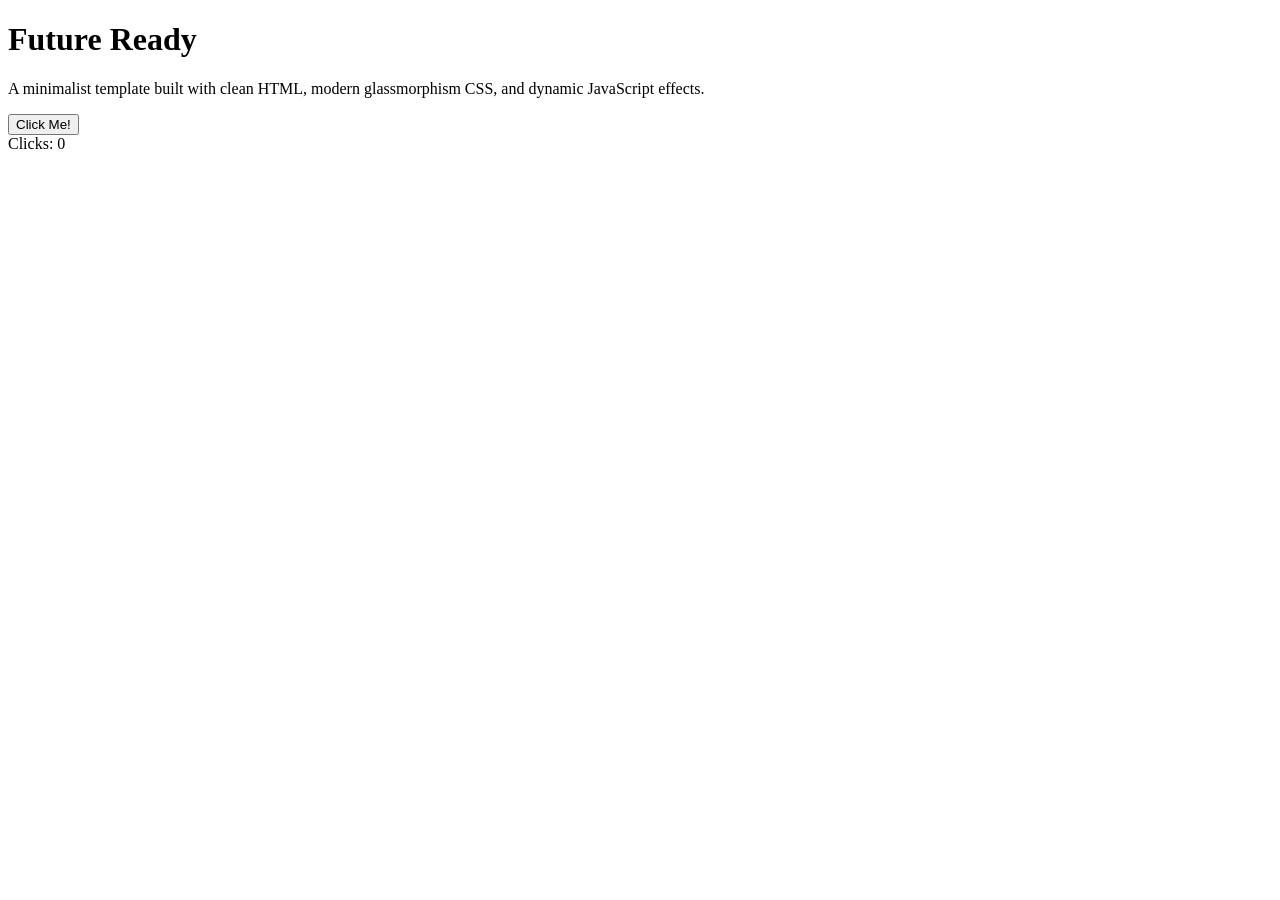
==== index.html @ 86f251d7 "Add initial HTML structure for interactive website" ====
<!DOCTYPE html>
<html lang="en">
<head>
  <meta charset="UTF-8">
  <meta name="viewport" content="width=device-width, initial-scale=1.0">
  <title>Cool Interactive Website</title>
  <!-- Link to external CSS -->
  <link rel="stylesheet" href="style.css">
</head>
<body>

  <div class="glow"></div>

  <main class="container">
    <h1>Future Ready</h1>
    <p>A minimalist template built with clean HTML, modern glassmorphism CSS, and dynamic JavaScript effects.</p>
    
    <button class="btn" id="interactiveBtn">
      <span>Click Me!</span>
    </button>

    <div class="counter" id="counterText">Clicks: 0</div>
  </main>

  <!-- Link to external JS -->
  <script src="script.js"></script>
</body>
</html>
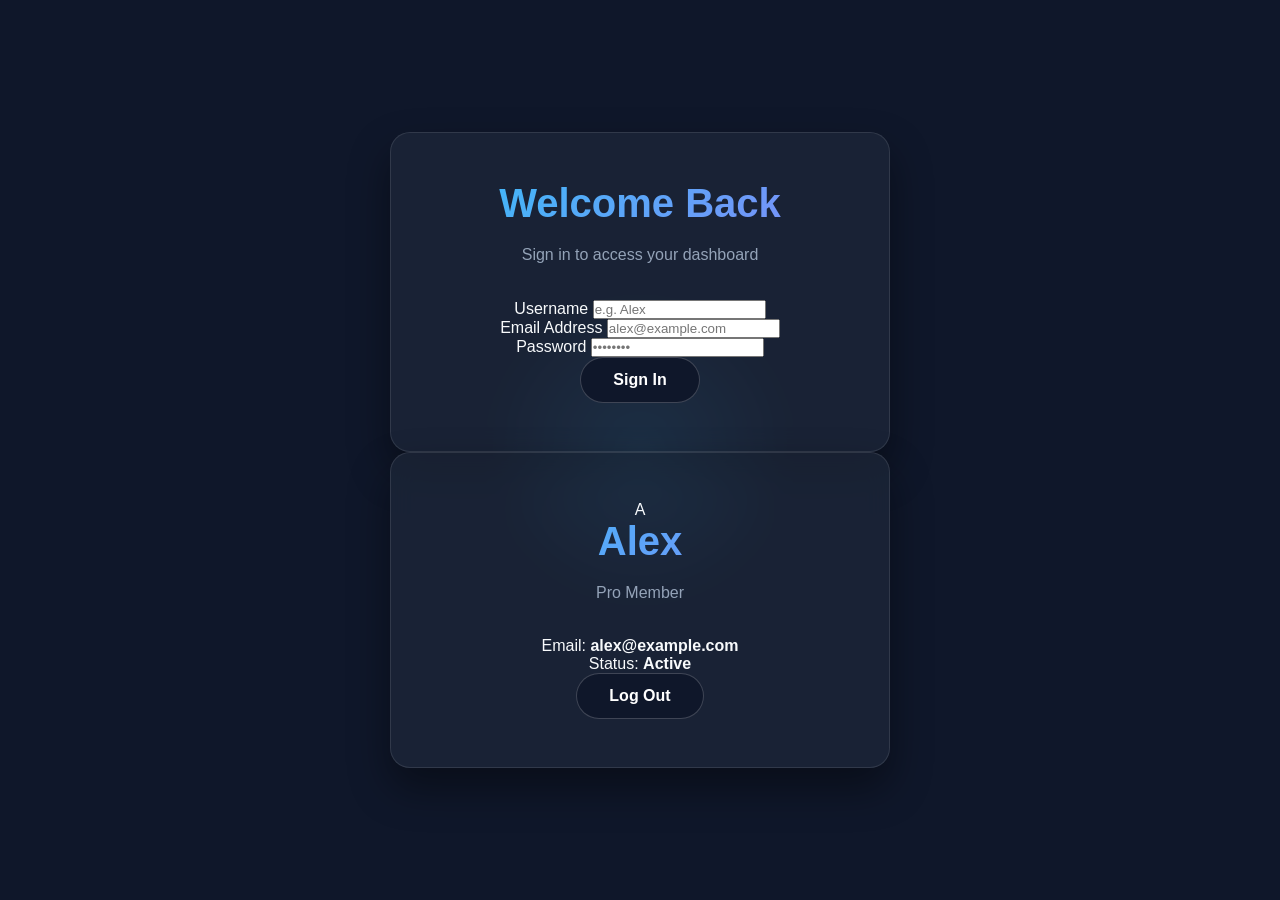
==== commit ee9305e7: "Update index.html" ====
--- a/index.html
+++ b/index.html
@@ -3,26 +3,61 @@
 <head>
   <meta charset="UTF-8">
   <meta name="viewport" content="width=device-width, initial-scale=1.0">
-  <title>Cool Interactive Website</title>
-  <!-- Link to external CSS -->
+  <title>Login & Profile System</title>
   <link rel="stylesheet" href="style.css">
 </head>
 <body>
 
   <div class="glow"></div>
 
-  <main class="container">
-    <h1>Future Ready</h1>
-    <p>A minimalist template built with clean HTML, modern glassmorphism CSS, and dynamic JavaScript effects.</p>
-    
-    <button class="btn" id="interactiveBtn">
-      <span>Click Me!</span>
-    </button>
+  <!-- LOGIN CARD -->
+  <main class="container" id="loginCard">
+    <h1>Welcome Back</h1>
+    <p>Sign in to access your dashboard</p>
 
-    <div class="counter" id="counterText">Clicks: 0</div>
+    <form id="loginForm">
+      <div class="input-group">
+        <label for="username">Username</label>
+        <input type="text" id="username" placeholder="e.g. Alex" required>
+      </div>
+
+      <div class="input-group">
+        <label for="email">Email Address</label>
+        <input type="email" id="email" placeholder="alex@example.com" required>
+      </div>
+
+      <div class="input-group">
+        <label for="password">Password</label>
+        <input type="password" id="password" placeholder="••••••••" required>
+      </div>
+
+      <button type="submit" class="btn">Sign In</button>
+    </form>
   </main>
 
-  <!-- Link to external JS -->
+  <!-- PROFILE CARD (Hidden by default) -->
+  <main class="container hidden" id="profileCard">
+    <div class="avatar-container">
+      <div class="avatar" id="avatarLetter">A</div>
+    </div>
+    
+    <h1 id="profileName">Alex</h1>
+    <p class="role-badge">Pro Member</p>
+
+    <div class="info-box">
+      <div class="info-row">
+        <span>Email:</span>
+        <strong id="profileEmail">alex@example.com</strong>
+      </div>
+      <div class="info-row">
+        <span>Status:</span>
+        <strong class="status-active">Active</strong>
+      </div>
+    </div>
+
+    <button class="btn btn-secondary" id="logoutBtn">Log Out</button>
+  </main>
+
   <script src="script.js"></script>
 </body>
 </html>
--- a/style.css
+++ b/style.css
@@ -0,0 +1,114 @@
+/* Reset & CSS Variables */
+* {
+  margin: 0;
+  padding: 0;
+  box-sizing: border-box;
+  font-family: 'Segoe UI', Tahoma, Geneva, Verdana, sans-serif;
+}
+
+:root {
+  --bg-color: #0f172a;
+  --card-bg: #1e293b;
+  --text-color: #f8fafc;
+  --primary: #38bdf8;
+  --accent: #818cf8;
+}
+
+body {
+  background-color: var(--bg-color);
+  color: var(--text-color);
+  min-height: 100vh;
+  display: flex;
+  flex-direction: column;
+  align-items: center;
+  justify-content: center;
+  overflow-x: hidden;
+}
+
+/* Background Ambient Glow */
+.glow {
+  position: absolute;
+  width: 300px;
+  height: 300px;
+  background: radial-gradient(circle, rgba(56, 189, 248, 0.25) 0%, rgba(129, 140, 248, 0) 70%);
+  top: 50%;
+  left: 50%;
+  transform: translate(-50%, -50%);
+  z-index: 0;
+  pointer-events: none;
+}
+
+/* Container Card */
+.container {
+  position: relative;
+  z-index: 1;
+  background: rgba(30, 41, 59, 0.7);
+  backdrop-filter: blur(12px);
+  border: 1px solid rgba(255, 255, 255, 0.1);
+  padding: 3rem 2rem;
+  border-radius: 20px;
+  text-align: center;
+  max-width: 500px;
+  width: 90%;
+  box-shadow: 0 20px 40px rgba(0, 0, 0, 0.4);
+}
+
+h1 {
+  font-size: 2.5rem;
+  margin-bottom: 1rem;
+  background: linear-gradient(135deg, var(--primary), var(--accent));
+  -webkit-background-clip: text;
+  -webkit-text-fill-color: transparent;
+}
+
+p {
+  color: #94a3b8;
+  margin-bottom: 2rem;
+  line-height: 1.6;
+}
+
+/* Interactive Glow Button */
+.btn {
+  position: relative;
+  padding: 0.8rem 2rem;
+  font-size: 1rem;
+  font-weight: 600;
+  color: #fff;
+  background: #0f172a;
+  border: 1px solid rgba(255, 255, 255, 0.2);
+  border-radius: 30px;
+  cursor: pointer;
+  overflow: hidden;
+  transition: transform 0.2s ease, border-color 0.2s ease;
+}
+
+.btn:hover {
+  transform: translateY(-2px);
+  border-color: var(--primary);
+}
+
+.btn::before {
+  content: '';
+  position: absolute;
+  top: var(--y, 50%);
+  left: var(--x, 50%);
+  transform: translate(-50%, -50%);
+  width: 0px;
+  height: 0px;
+  background: radial-gradient(circle, var(--primary) 0%, transparent 80%);
+  transition: width 0.4s ease, height 0.4s ease;
+  opacity: 0.5;
+  border-radius: 50%;
+}
+
+.btn:hover::before {
+  width: 150px;
+  height: 150px;
+}
+
+/* Counter Display */
+.counter {
+  margin-top: 1.5rem;
+  font-size: 0.9rem;
+  color: var(--primary);
+}
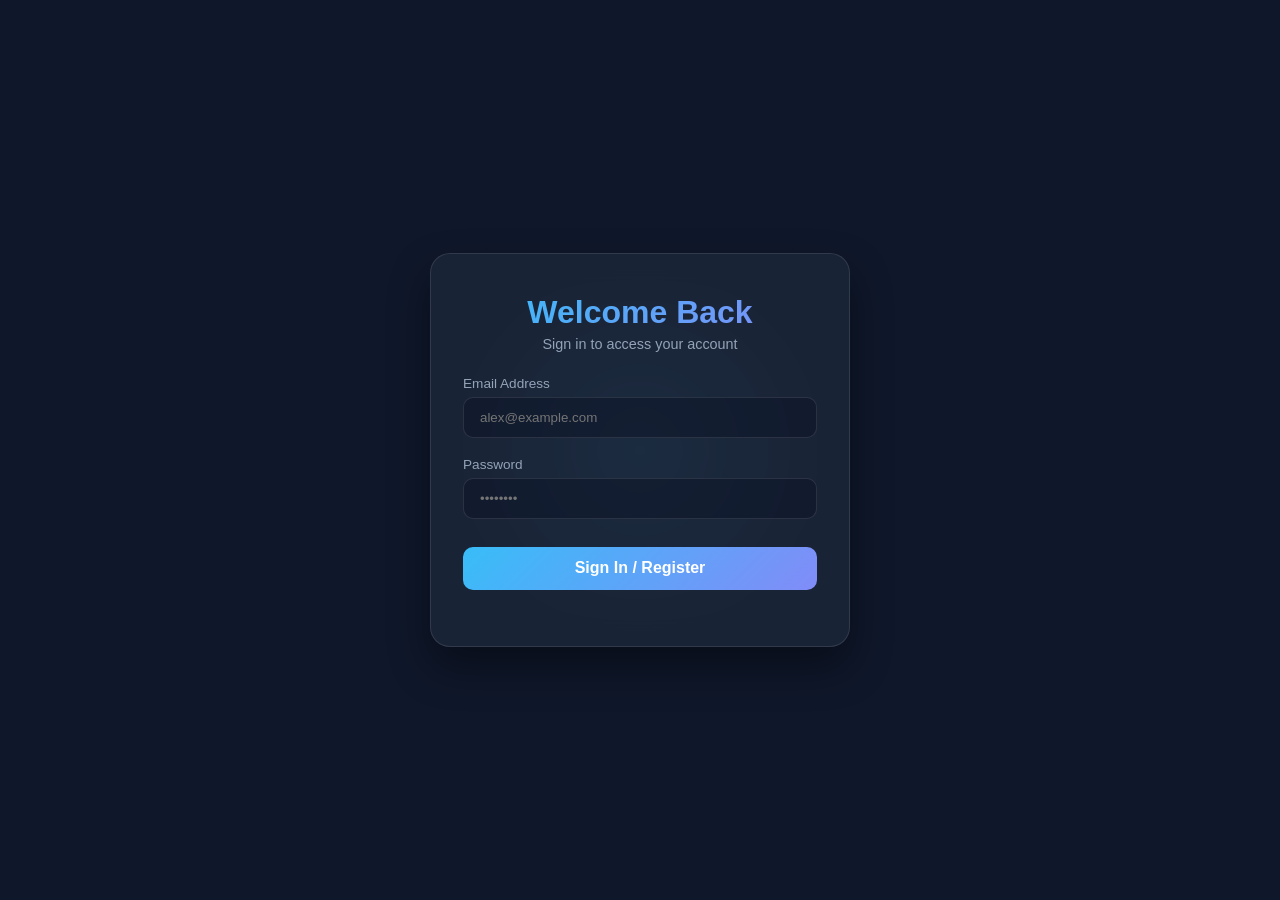
==== commit 748cc640: "Update index.html" ====
--- a/index.html
+++ b/index.html
@@ -3,7 +3,7 @@
 <head>
   <meta charset="UTF-8">
   <meta name="viewport" content="width=device-width, initial-scale=1.0">
-  <title>Login & Profile System</title>
+  <title>Firebase Auth & Footprint Logger</title>
   <link rel="stylesheet" href="style.css">
 </head>
 <body>
@@ -13,14 +13,9 @@
   <!-- LOGIN CARD -->
   <main class="container" id="loginCard">
     <h1>Welcome Back</h1>
-    <p>Sign in to access your dashboard</p>
+    <p>Sign in to access your account</p>
 
     <form id="loginForm">
-      <div class="input-group">
-        <label for="username">Username</label>
-        <input type="text" id="username" placeholder="e.g. Alex" required>
-      </div>
-
       <div class="input-group">
         <label for="email">Email Address</label>
         <input type="email" id="email" placeholder="alex@example.com" required>
@@ -31,33 +26,43 @@
         <input type="password" id="password" placeholder="••••••••" required>
       </div>
 
-      <button type="submit" class="btn">Sign In</button>
+      <button type="submit" class="btn" id="loginBtn">Sign In / Register</button>
     </form>
+    <div id="statusMessage" class="status-msg"></div>
   </main>
 
-  <!-- PROFILE CARD (Hidden by default) -->
+  <!-- PROFILE CARD -->
   <main class="container hidden" id="profileCard">
     <div class="avatar-container">
       <div class="avatar" id="avatarLetter">A</div>
     </div>
     
-    <h1 id="profileName">Alex</h1>
-    <p class="role-badge">Pro Member</p>
+    <h1 id="profileName">User</h1>
+    <p class="role-badge">Authenticated User</p>
 
     <div class="info-box">
       <div class="info-row">
-        <span>Email:</span>
-        <strong id="profileEmail">alex@example.com</strong>
+        <span>UID:</span>
+        <strong id="profileUid">---</strong>
       </div>
       <div class="info-row">
-        <span>Status:</span>
-        <strong class="status-active">Active</strong>
+        <span>IP Address:</span>
+        <strong id="profileIp">Detecting...</strong>
+      </div>
+      <div class="info-row">
+        <span>Location:</span>
+        <strong id="profileLocation">Detecting...</strong>
+      </div>
+      <div class="info-row">
+        <span>Browser/OS:</span>
+        <strong id="profileDevice">Detecting...</strong>
       </div>
     </div>
 
     <button class="btn btn-secondary" id="logoutBtn">Log Out</button>
   </main>
 
-  <script src="script.js"></script>
+  <!-- Load script as a Module for Modern Firebase SDK -->
+  <script type="module" src="script.js"></script>
 </body>
 </html>
--- a/style.css
+++ b/style.css
@@ -1,4 +1,3 @@
-/* Reset & CSS Variables */
 * {
   margin: 0;
   padding: 0;
@@ -8,10 +7,12 @@
 
 :root {
   --bg-color: #0f172a;
-  --card-bg: #1e293b;
+  --card-bg: rgba(30, 41, 59, 0.75);
   --text-color: #f8fafc;
+  --text-muted: #94a3b8;
   --primary: #38bdf8;
   --accent: #818cf8;
+  --danger: #f43f5e;
 }
 
 body {
@@ -19,18 +20,16 @@
   color: var(--text-color);
   min-height: 100vh;
   display: flex;
-  flex-direction: column;
   align-items: center;
   justify-content: center;
   overflow-x: hidden;
 }
 
-/* Background Ambient Glow */
 .glow {
   position: absolute;
-  width: 300px;
-  height: 300px;
-  background: radial-gradient(circle, rgba(56, 189, 248, 0.25) 0%, rgba(129, 140, 248, 0) 70%);
+  width: 350px;
+  height: 350px;
+  background: radial-gradient(circle, rgba(56, 189, 248, 0.2) 0%, rgba(129, 140, 248, 0) 70%);
   top: 50%;
   left: 50%;
   transform: translate(-50%, -50%);
@@ -38,77 +37,146 @@
   pointer-events: none;
 }
 
-/* Container Card */
 .container {
   position: relative;
   z-index: 1;
-  background: rgba(30, 41, 59, 0.7);
-  backdrop-filter: blur(12px);
+  background: var(--card-bg);
+  backdrop-filter: blur(16px);
   border: 1px solid rgba(255, 255, 255, 0.1);
-  padding: 3rem 2rem;
+  padding: 2.5rem 2rem;
   border-radius: 20px;
-  text-align: center;
-  max-width: 500px;
-  width: 90%;
+  width: 100%;
+  max-width: 420px;
   box-shadow: 0 20px 40px rgba(0, 0, 0, 0.4);
 }
 
+.hidden {
+  display: none;
+}
+
 h1 {
-  font-size: 2.5rem;
-  margin-bottom: 1rem;
+  font-size: 2rem;
+  text-align: center;
   background: linear-gradient(135deg, var(--primary), var(--accent));
   -webkit-background-clip: text;
   -webkit-text-fill-color: transparent;
+  margin-bottom: 0.3rem;
 }
 
 p {
-  color: #94a3b8;
-  margin-bottom: 2rem;
-  line-height: 1.6;
+  color: var(--text-muted);
+  text-align: center;
+  font-size: 0.9rem;
+  margin-bottom: 1.5rem;
 }
 
-/* Interactive Glow Button */
+.input-group {
+  margin-bottom: 1.2rem;
+  display: flex;
+  flex-direction: column;
+  gap: 0.4rem;
+}
+
+label {
+  font-size: 0.85rem;
+  color: var(--text-muted);
+}
+
+input {
+  width: 100%;
+  padding: 0.75rem 1rem;
+  background: rgba(15, 23, 42, 0.6);
+  border: 1px solid rgba(255, 255, 255, 0.1);
+  border-radius: 10px;
+  color: #fff;
+  outline: none;
+}
+
+input:focus {
+  border-color: var(--primary);
+}
+
 .btn {
-  position: relative;
-  padding: 0.8rem 2rem;
+  width: 100%;
+  padding: 0.8rem;
+  margin-top: 0.5rem;
   font-size: 1rem;
   font-weight: 600;
   color: #fff;
-  background: #0f172a;
-  border: 1px solid rgba(255, 255, 255, 0.2);
-  border-radius: 30px;
+  background: linear-gradient(135deg, var(--primary), var(--accent));
+  border: none;
+  border-radius: 10px;
   cursor: pointer;
-  overflow: hidden;
-  transition: transform 0.2s ease, border-color 0.2s ease;
+  transition: transform 0.2s, opacity 0.2s;
 }
 
 .btn:hover {
+  opacity: 0.9;
   transform: translateY(-2px);
-  border-color: var(--primary);
 }
 
-.btn::before {
-  content: '';
-  position: absolute;
-  top: var(--y, 50%);
-  left: var(--x, 50%);
-  transform: translate(-50%, -50%);
-  width: 0px;
-  height: 0px;
-  background: radial-gradient(circle, var(--primary) 0%, transparent 80%);
-  transition: width 0.4s ease, height 0.4s ease;
-  opacity: 0.5;
-  border-radius: 50%;
+.btn-secondary {
+  background: transparent;
+  border: 1px solid var(--danger);
+  color: var(--danger);
+  margin-top: 1.5rem;
 }
 
-.btn:hover::before {
-  width: 150px;
-  height: 150px;
+.btn-secondary:hover {
+  background: var(--danger);
+  color: #fff;
 }
 
-/* Counter Display */
-.counter {
-  margin-top: 1.5rem;
-  font-size: 0.9rem;
+.status-msg {
+  margin-top: 1rem;
+  font-size: 0.85rem;
+  text-align: center;
+  color: var(--accent);
+}
+
+/* Profile Visuals */
+.avatar-container {
+  display: flex;
+  justify-content: center;
+  margin-bottom: 1rem;
+}
+
+.avatar {
+  width: 80px;
+  height: 80px;
+  border-radius: 50%;
+  background: linear-gradient(135deg, var(--primary), var(--accent));
+  display: flex;
+  align-items: center;
+  justify-content: center;
+  font-size: 2rem;
+  font-weight: bold;
+  color: #fff;
+}
+
+.role-badge {
+  display: block;
+  background: rgba(56, 189, 248, 0.15);
   color: var(--primary);
+  padding: 0.2rem 0.8rem;
+  border-radius: 20px;
+  font-size: 0.8rem;
+  margin: 0 auto 1.5rem auto;
+  width: fit-content;
 }
+
+.info-box {
+  background: rgba(15, 23, 42, 0.4);
+  border-radius: 10px;
+  padding: 1rem;
+  display: flex;
+  flex-direction: column;
+  gap: 0.8rem;
+}
+
+.info-row {
+  display: flex;
+  justify-content: space-between;
+  font-size: 0.85rem;
+  word-break: break-all;
+}
